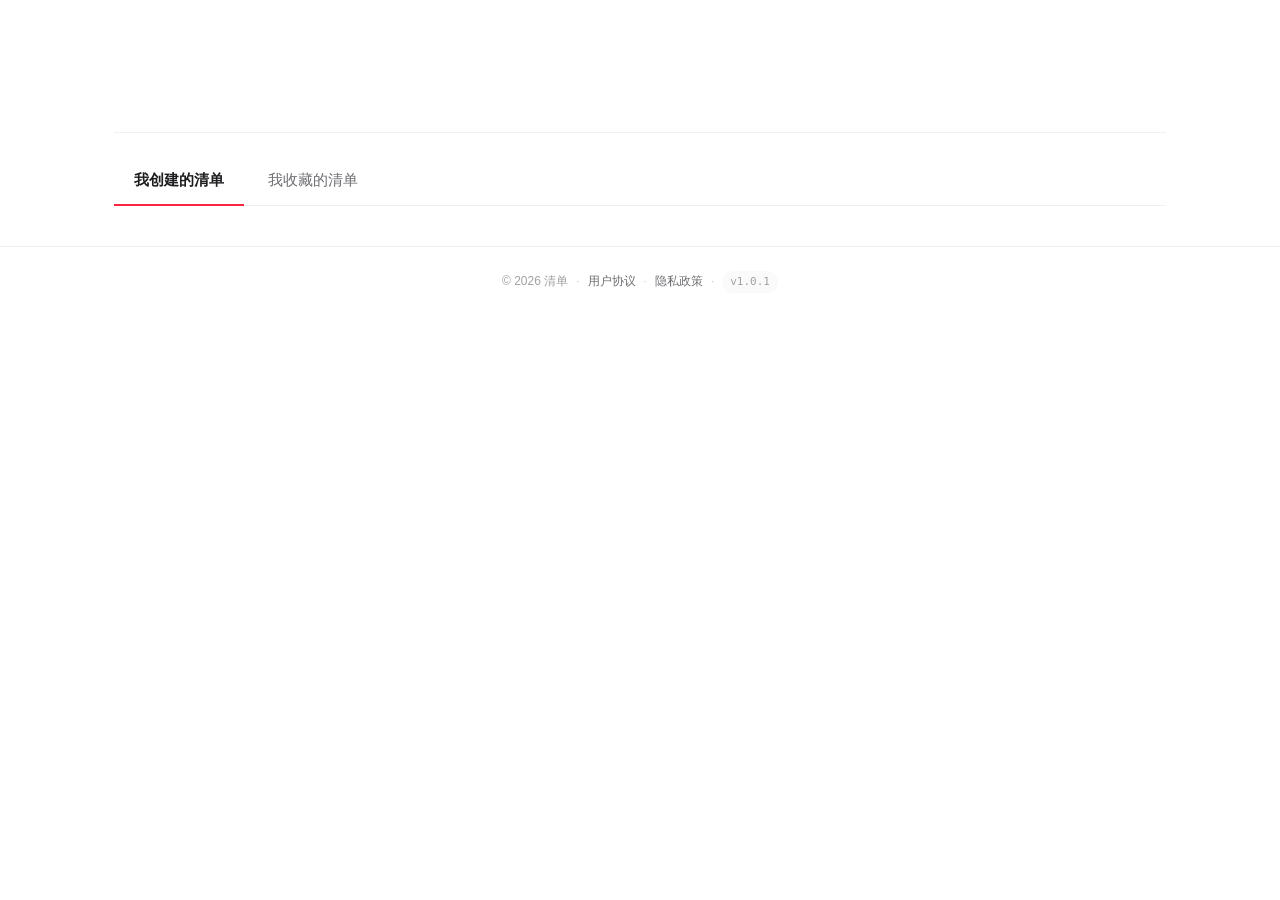
==== me.html @ c6f52047 "feat: v1.0.1 初次部署" ====
﻿<!DOCTYPE html>
<html lang="zh-CN">
<head>
  <meta charset="UTF-8">
  <meta name="viewport" content="width=device-width, initial-scale=1.0">
  <meta name="version" content="1.0.1">
<meta http-equiv="Cache-Control" content="no-cache, no-store, must-revalidate">
<meta http-equiv="Pragma" content="no-cache">
<meta http-equiv="Expires" content="0">
  <title>我的 · 清单</title>
  <link rel="stylesheet" href="css/style.css">
</head>
<body>
  <div class="app">
    <main class="main">
      <div class="container">

        <!-- 个人资料 -->
        <section id="profile-section" class="profile-header"></section>

        <!-- 数据管理 -->
        <div id="profile-extra-actions" class="profile-extra-actions"></div>

        <!-- Tab 切换 -->
        <div class="profile-tabs">
          <button class="profile-tab active" data-tab="created">我创建的清单</button>
          <button class="profile-tab" data-tab="favorited">我收藏的清单</button>
        </div>

        <!-- 内容区 -->
        <div id="tab-content"></div>

      </div>

      <footer class="app-footer">
        <div class="app-footer-inner">
          <span>© 2026 清单</span>
          <span class="app-footer-divider">·</span>
          <a href="legal/agreement.html" target="_blank">用户协议</a>
          <span class="app-footer-divider">·</span>
          <a href="legal/privacy.html" target="_blank">隐私政策</a>
          <span class="app-footer-divider">·</span>
          <span class="app-footer-version">v1.0.1</span>
        </div>
      </footer>
    </main>
  </div>

  <!-- 创建清单弹层（仅"我创建的清单" tab 用） -->
  <div id="create-list-modal" class="modal-mask" hidden>
    <div class="modal-card modal-card--publish">
      <div class="modal-header">
        <h3>创建新清单</h3>
        <button class="modal-close" data-action="cancel" aria-label="关闭">✕</button>
      </div>
      <div class="modal-body">
        <div class="new-list-form" style="display:flex;background:transparent;padding:0">
          <input id="cl-title" class="form-input" type="text" placeholder="清单标题（必填，20字以内）" maxlength="20" style="font-size:15px">
          <textarea id="cl-desc" class="form-input form-textarea" placeholder="清单简介（选填，50字以内）" maxlength="50"></textarea>
          <label class="form-checkbox">
            <input id="cl-anon" type="checkbox">
            <span>匿名发布（不显示创建者）</span>
          </label>
          <p style="font-size:12px;color:var(--text-tertiary);margin-top:4px">
            创建后可以从"首页"分享内容时选择加入这个清单
          </p>
        </div>
      </div>
      <div class="modal-footer">
        <button class="btn btn-ghost" data-action="cancel">取消</button>
        <button class="btn btn-primary" data-action="confirm">创建</button>
      </div>
    </div>
  </div>

  <!-- 编辑清单弹层 -->
  <div id="edit-list-modal" class="modal-mask" hidden>
    <div class="modal-card modal-card--publish">
      <div class="modal-header">
        <h3>编辑清单</h3>
        <button class="modal-close" data-edit-action="cancel" aria-label="关闭">✕</button>
      </div>
      <div class="modal-body">
        <div class="new-list-form" style="display:flex;background:transparent;padding:0">
          <input id="el-title" class="form-input" type="text" placeholder="清单标题（必填，20字以内）" maxlength="20" style="font-size:15px">
          <div style="position:relative;width:100%">
            <textarea id="el-desc" class="form-input form-textarea" placeholder="清单简介（选填，50字以内）" maxlength="50"></textarea>
            <button type="button" id="el-regen" class="btn-mini" style="position:absolute;right:8px;bottom:8px">↻ 重新生成</button>
          </div>
          <label class="form-checkbox">
            <input id="el-anon" type="checkbox">
            <span>匿名发布（不显示创建者）</span>
          </label>
          <p style="font-size:12px;color:var(--text-tertiary);margin-top:4px">
            简介是创建时定下的，不会随内容自动变。点"重新生成"可一键更新
          </p>
        </div>
      </div>
      <div class="modal-footer">
        <button class="btn btn-ghost" data-edit-action="cancel">取消</button>
        <button class="btn btn-primary" data-edit-action="confirm">保存</button>
      </div>
    </div>
  </div>

  <script src="js/data.js"></script>
  <script src="js/main.js"></script>
  <script>
    // 登录守卫
    if (!requireLogin('me.html')) {
      // requireLogin 内已跳转
    } else {
      init();
    }

    function init() {
      renderNavbar('me');
      renderProfile();
      switchTab('created');

      // 绑定 tab 切换
      document.querySelectorAll('.profile-tab').forEach(t => {
        t.addEventListener('click', () => switchTab(t.dataset.tab));
      });
    }

    function renderProfile() {
      const user = getCurrentUser();
      const myLists = getCurrentUserLists();
      const favIds = getFavoriteListIds();
      const favLists = getAllLists().filter(l => favIds.includes(l.id));

      document.getElementById('profile-section').innerHTML = `
        <div class="profile-avatar" style="background:${user.avatarColor}">${user.avatar}</div>
        <div class="profile-info">
          <div class="profile-name">${escapeHtml(user.name)}</div>
          <div class="profile-bio">${escapeHtml(user.bio || '这个人很懒，什么都没写~')}</div>
          <div class="profile-stats">
            <div><span class="profile-stat-num">${myLists.length}</span>个清单</div>
            <div><span class="profile-stat-num">${favLists.length}</span>个收藏</div>
          </div>
        </div>
        <button class="btn btn-ghost" id="logout-btn">退出登录</button>
      `;

      document.getElementById('logout-btn').addEventListener('click', () => {
        if (confirm('确定要退出登录吗？')) {
          logout();
          showToast('已退出登录');
          setTimeout(() => window.location.href = 'index.html', 600);
        }
      });

      // 数据导出（本地模式备份；未来接后端时可作为迁移数据源）
      document.getElementById('profile-extra-actions').innerHTML = `
        <button class="btn-link" id="export-data-btn" title="把你的清单和发布内容备份为 JSON 文件">
          <span>📦</span> 导出我的数据
        </button>
      `;
      document.getElementById('export-data-btn').addEventListener('click', () => {
        const result = exportMyData();
        if (result.ok) {
          showToast(`✓ 已备份 ${result.count.lists} 个清单、${result.count.items} 条内容`, 'success');
        } else {
          showToast('导出失败：' + (result.error || '未知错误'), 'error');
        }
      });
    }

    function switchTab(tab) {
      document.querySelectorAll('.profile-tab').forEach(t => {
        t.classList.toggle('active', t.dataset.tab === tab);
      });
      renderTabContent(tab);
    }

    function renderTabContent(tab) {
      const container = document.getElementById('tab-content');
      const user = getCurrentUser();

      let lists = [];
      if (tab === 'created') {
        lists = getCurrentUserLists();
      } else if (tab === 'favorited') {
        const favIds = getFavoriteListIds();
        lists = getAllLists().filter(l => favIds.includes(l.id));
      }

      if (lists.length === 0) {
        const isCreated = tab === 'created';
        container.innerHTML = `
          <div class="empty-state">
            <div class="empty-state-icon">${isCreated ? '📝' : '⭐'}</div>
            <div class="empty-state-text">${isCreated ? '还没有创建过清单' : '还没有收藏任何清单'}</div>
            ${isCreated
              ? `<button class="btn btn-primary" id="empty-create-btn">＋ 创建一个清单</button>`
              : `<a href="index.html" class="btn btn-primary">去发现</a>`
            }
          </div>
        `;
        // 空态下的"创建"按钮
        const ecb = document.getElementById('empty-create-btn');
        if (ecb) ecb.addEventListener('click', openCreateListModal);
        return;
      }

      // "我创建的清单" tab 时在顶部加 "+" 按钮
      const addBtn = tab === 'created'
        ? `<div style="display:flex;justify-content:flex-end;margin-bottom:16px"><button id="add-list-btn" class="btn btn-primary btn-sm">＋ 新建清单</button></div>`
        : '';

      container.innerHTML = addBtn + `<div class="card-grid">${lists.map(l => renderListCard(l, { showEdit: true })).join('')}</div>`;

      const alb = document.getElementById('add-list-btn');
      if (alb) alb.addEventListener('click', openCreateListModal);
    }

    // ==================== 创建清单弹层（兜底入口） ====================
    const createListModal = document.getElementById('create-list-modal');
    const clTitle = document.getElementById('cl-title');
    const clDesc = document.getElementById('cl-desc');
    const clAnon = document.getElementById('cl-anon');

    function openCreateListModal() {
      clTitle.value = '';
      clDesc.value = '';
      clAnon.checked = false;
      createListModal.hidden = false;
      setTimeout(() => clTitle.focus(), 100);
    }
    function closeCreateListModal() { createListModal.hidden = true; }

    createListModal.addEventListener('click', (e) => {
      if (e.target === createListModal) closeCreateListModal();
      const action = e.target.closest('[data-action]')?.dataset.action;
      if (action === 'cancel') closeCreateListModal();
      if (action === 'confirm') confirmCreateList();
    });

    function confirmCreateList() {
      const title = clTitle.value.trim();
      if (!title) { showToast('请输入清单标题', 'error'); clTitle.focus(); return; }
      const desc = clDesc.value.trim();
      // 敏感词校验
      const sens = validateBeforePublish(title + ' ' + desc);
      if (!sens.ok) { showToast(sens.error, 'error'); return; }
      const list = createUserList({
        title,
        description: desc,
        anonymous: clAnon.checked
      });
      if (!list) { showToast('创建失败', 'error'); return; }
      closeCreateListModal();
      showToast(`✓ 已创建「${list.title}」`, 'success');
      // 刷新数据
      renderProfile();
      renderTabContent('created');
    }

    // ==================== 编辑清单弹层 ====================
    const editListModal = document.getElementById('edit-list-modal');
    const elTitle = document.getElementById('el-title');
    const elDesc = document.getElementById('el-desc');
    const elAnon = document.getElementById('el-anon');
    let editingListId = null;

    function openEditListModal(listId) {
      const list = getListById(listId);
      if (!list) { showToast('清单不存在', 'error'); return; }
      const user = getCurrentUser();
      if (!user || list.creatorId !== user.id) { showToast('无权编辑', 'error'); return; }
      editingListId = listId;
      elTitle.value = list.title || '';
      elDesc.value = list.description || '';
      elAnon.checked = !!list.anonymous;
      editListModal.hidden = false;
      setTimeout(() => elTitle.focus(), 50);
    }
    function closeEditListModal() {
      editListModal.hidden = true;
      editingListId = null;
    }

    // "重新生成"按钮
    document.getElementById('el-regen').addEventListener('click', () => {
      if (!editingListId) return;
      const list = getListById(editingListId);
      if (!list) return;
      const gen = autoGenerateIntro(list);
      if (!gen) {
        showToast('清单是空的，没法生成简介', 'error');
        return;
      }
      elDesc.value = gen;
      showToast('已根据当前内容重新生成', 'success');
    });

    // 弹层点击事件
    editListModal.addEventListener('click', (e) => {
      if (e.target === editListModal) closeEditListModal();
      const action = e.target.closest('[data-edit-action]')?.dataset.editAction;
      if (action === 'cancel') closeEditListModal();
      if (action === 'confirm') confirmEditList();
    });

    function confirmEditList() {
      if (!editingListId) return;
      const title = elTitle.value.trim();
      if (!title) { showToast('请输入清单标题', 'error'); elTitle.focus(); return; }
      const desc = elDesc.value.trim();
      // 敏感词校验
      const sens = validateBeforePublish(title + ' ' + desc);
      if (!sens.ok) { showToast(sens.error, 'error'); return; }
      const result = editUserList(editingListId, {
        title,
        description: desc,
        anonymous: elAnon.checked
      });
      if (!result.ok) { showToast(result.error, 'error'); return; }
      closeEditListModal();
      showToast('✓ 已保存', 'success');
      renderProfile();
      renderTabContent('created');
    }

    // 卡片"编辑"按钮事件委托
    document.addEventListener('click', (e) => {
      const editBtn = e.target.closest('[data-edit-list]');
      if (editBtn) {
        e.preventDefault();
        e.stopPropagation();
        openEditListModal(editBtn.dataset.editList);
      }
    });
  </script>
</body>
</html>
---- css/style.css ----
/* ============================================================
   全局样式 - 内容清单 (v2 白色主题)
   设计：白底 + 极简 + 品牌色点缀（参考小红书 + 即刻的清爽感）
   ============================================================ */

* {
  margin: 0;
  padding: 0;
  box-sizing: border-box;
}

/* 全局：HTML hidden 属性强制生效（避免被 display: flex 等覆盖） */
[hidden] {
  display: none !important;
}

:root {
  /* 平台色 */
  --platform-douyin: #161823;          /* 抖音深色 */
  --platform-xiaohongshu: #ff2442;     /* 小红书红 */
  --platform-wechat: #07c160;          /* 公众号绿 */

  /* 背景 */
  --bg: #ffffff;                       /* 主背景 */
  --bg-soft: #fafafa;                  /* 次级背景 */
  --bg-elevated: #ffffff;              /* 卡片背景 */
  --bg-hover: #f7f7f7;                 /* hover 背景 */
  --bg-input: #f5f5f5;                 /* 输入框 */
  --bg-tag: #f5f5f5;                   /* 标签底 */

  /* 文字 */
  --text-primary: #1d1d1f;             /* 主文字 - Apple 风深灰 */
  --text-secondary: #6e6e73;           /* 次文字 */
  --text-tertiary: #a1a1a6;            /* 辅文字 */

  /* 边框 */
  --border: #f0f0f0;
  --border-medium: #e8e8e8;
  --border-strong: #d9d9d9;

  /* 品牌色 */
  --primary: #ff2442;
  --primary-hover: #ff4757;
  --primary-soft: #fff1f3;
  --primary-gradient: linear-gradient(135deg, #ff2442 0%, #ff5e62 100%);

  /* 阴影 */
  --shadow-xs: 0 1px 2px rgba(0, 0, 0, 0.03);
  --shadow-sm: 0 1px 3px rgba(0, 0, 0, 0.04), 0 1px 2px rgba(0, 0, 0, 0.03);
  --shadow-md: 0 2px 8px rgba(0, 0, 0, 0.05), 0 1px 2px rgba(0, 0, 0, 0.03);
  --shadow-lg: 0 8px 24px rgba(0, 0, 0, 0.06), 0 2px 4px rgba(0, 0, 0, 0.04);
  --shadow-card-hover: 0 12px 32px rgba(0, 0, 0, 0.08), 0 2px 6px rgba(0, 0, 0, 0.04);

  /* 圆角 */
  --radius-sm: 6px;
  --radius-md: 10px;
  --radius-lg: 14px;
  --radius-xl: 20px;
  --radius-pill: 999px;

  /* 间距 */
  --gap-xs: 4px;
  --gap-sm: 8px;
  --gap-md: 12px;
  --gap-lg: 16px;
  --gap-xl: 24px;
  --gap-xxl: 40px;
  --gap-xxxl: 64px;
}

html, body {
  height: 100%;
  font-family: -apple-system, BlinkMacSystemFont, 'SF Pro Display', 'PingFang SC', 'Helvetica Neue', 'Microsoft YaHei', sans-serif;
  background: var(--bg);
  color: var(--text-primary);
  font-size: 14px;
  line-height: 1.6;
  -webkit-font-smoothing: antialiased;
  -moz-osx-font-smoothing: grayscale;
  font-feature-settings: 'cv11', 'ss01';
}

a {
  color: inherit;
  text-decoration: none;
  transition: color 0.15s;
}

button {
  border: none;
  background: none;
  color: inherit;
  cursor: pointer;
  font: inherit;
  outline: none;
}

input, textarea {
  outline: none;
  font: inherit;
  color: inherit;
  background: none;
  border: none;
}

::selection {
  background: var(--primary-soft);
  color: var(--primary);
}

/* ============================================================
   布局
   ============================================================ */

.app {
  min-height: 100vh;
  display: flex;
  flex-direction: column;
}

.container {
  max-width: 1100px;
  margin: 0 auto;
  padding: 0 24px;
  width: 100%;
}

.main {
  flex: 1;
  padding: 32px 0 64px;
}

/* ============================================================
   顶部导航
   ============================================================ */

.navbar {
  position: sticky;
  top: 0;
  z-index: 100;
  background: rgba(255, 255, 255, 0.85);
  backdrop-filter: saturate(180%) blur(20px);
  -webkit-backdrop-filter: saturate(180%) blur(20px);
  border-bottom: 1px solid var(--border);
  height: 64px;
}

.navbar-inner {
  max-width: 1100px;
  margin: 0 auto;
  padding: 0 24px;
  height: 100%;
  display: flex;
  align-items: center;
  gap: 32px;
}

.logo {
  font-size: 20px;
  font-weight: 700;
  color: var(--primary);
  display: flex;
  align-items: center;
  gap: 6px;
  flex-shrink: 0;
  letter-spacing: -0.5px;
}

.logo-icon {
  font-size: 22px;
}

.nav-links {
  display: flex;
  align-items: center;
  gap: 4px;
  flex: 1;
}

.nav-link {
  padding: 8px 14px;
  border-radius: var(--radius-md);
  color: var(--text-secondary);
  font-size: 15px;
  font-weight: 500;
  transition: all 0.15s;
}

.nav-link:hover {
  color: var(--text-primary);
  background: var(--bg-hover);
}

.nav-link.active {
  color: var(--text-primary);
  background: var(--bg-hover);
}

.nav-user {
  display: flex;
  align-items: center;
  gap: 10px;
  flex-shrink: 0;
}

.user-chip {
  display: flex;
  align-items: center;
  gap: 8px;
  padding: 4px 14px 4px 4px;
  border-radius: var(--radius-pill);
  background: var(--bg-soft);
  border: 1px solid var(--border);
  transition: all 0.15s;
}

.user-chip:hover {
  background: var(--bg-hover);
  border-color: var(--border-medium);
}

/* 未登录态的"我的清单"入口（视觉上比已登录态更轻） */
.user-chip--guest {
  padding: 4px 14px 4px 6px;
}

.user-chip--guest .user-avatar {
  background: var(--bg-hover);
  color: var(--text-secondary);
  border: 1px solid var(--border-medium);
}

.user-chip--guest .user-name {
  color: var(--text-secondary);
  font-weight: 500;
}

.user-avatar {
  width: 32px;
  height: 32px;
  border-radius: 50%;
  display: flex;
  align-items: center;
  justify-content: center;
  font-size: 14px;
  font-weight: 600;
  color: #fff;
  flex-shrink: 0;
}

.user-name {
  font-size: 13px;
  color: var(--text-primary);
  font-weight: 500;
}

.btn {
  padding: 9px 20px;
  border-radius: var(--radius-pill);
  font-size: 14px;
  font-weight: 500;
  cursor: pointer;
  transition: all 0.15s;
  display: inline-flex;
  align-items: center;
  gap: 6px;
  white-space: nowrap;
  letter-spacing: 0;
}

.btn-primary {
  background: var(--primary);
  color: #fff;
}

.btn-primary:hover {
  background: var(--primary-hover);
  transform: translateY(-1px);
  box-shadow: 0 4px 12px rgba(255, 36, 66, 0.25);
}

.btn-ghost {
  background: transparent;
  color: var(--text-primary);
  border: 1px solid var(--border-medium);
}

.btn-ghost:hover {
  background: var(--bg-hover);
  border-color: var(--border-strong);
}

.btn-light {
  background: var(--bg-soft);
  color: var(--text-primary);
  border: 1px solid var(--border);
}

.btn-light:hover {
  background: var(--bg-hover);
}

.btn-lg {
  padding: 13px 28px;
  font-size: 15px;
}

.btn-sm {
  padding: 6px 14px;
  font-size: 13px;
}

/* ============================================================
   顶部搜索栏 (首页)
   ============================================================ */

.search-bar {
  position: relative;
  max-width: 420px;
}

.search-input {
  width: 100%;
  height: 38px;
  padding: 0 14px 0 38px;
  background: var(--bg-soft);
  border: 1px solid transparent;
  border-radius: var(--radius-pill);
  font-size: 13px;
  color: var(--text-primary);
  transition: all 0.15s;
}

.search-input:focus {
  border-color: var(--border-medium);
  background: #fff;
  box-shadow: var(--shadow-sm);
}

.search-input::placeholder {
  color: var(--text-tertiary);
}

.search-icon {
  position: absolute;
  left: 14px;
  top: 50%;
  transform: translateY(-50%);
  color: var(--text-tertiary);
  pointer-events: none;
  font-size: 14px;
}

/* ============================================================
   Hero 区 (首页)
   ============================================================ */

.hero {
  padding: 56px 0 48px;
  text-align: center;
}

.hero-title {
  font-size: 38px;
  font-weight: 700;
  letter-spacing: -1px;
  margin-bottom: 12px;
  background: linear-gradient(135deg, #1d1d1f 0%, #4a4a4f 100%);
  -webkit-background-clip: text;
  -webkit-text-fill-color: transparent;
  background-clip: text;
}

.hero-subtitle {
  font-size: 16px;
  color: var(--text-secondary);
  margin-bottom: 32px;
  max-width: 520px;
  margin-left: auto;
  margin-right: auto;
}

/* Hero 输入框 */
.hero-input {
  max-width: 720px;
  margin: 0 auto;
  background: #fff;
  border: 1px solid var(--border-medium);
  border-radius: var(--radius-lg);
  padding: 20px;
  box-shadow: var(--shadow-sm);
  transition: all 0.2s;
}

.hero-input:focus-within {
  border-color: var(--primary);
  box-shadow: 0 4px 20px rgba(255, 36, 66, 0.08), 0 0 0 3px rgba(255, 36, 66, 0.06);
}

.hero-input-header {
  display: flex;
  align-items: center;
  justify-content: space-between;
  margin-bottom: 14px;
  padding-bottom: 12px;
  border-bottom: 1px dashed var(--border);
}

.hero-input-title {
  font-size: 14px;
  font-weight: 600;
  color: var(--text-primary);
  display: flex;
  align-items: center;
  gap: 6px;
}

.hero-input-hint {
  font-size: 12px;
  color: var(--text-tertiary);
}

.hero-input-field {
  width: 100%;
  padding: 10px 12px;
  background: var(--bg-soft);
  border: 1px solid transparent;
  border-radius: var(--radius-md);
  color: var(--text-primary);
  font-size: 14px;
  font-family: inherit;
  transition: all 0.15s;
  resize: none;
}

.hero-input-field.textarea {
  min-height: 64px;
  line-height: 1.5;
}

.hero-input-field.input {
  height: 40px;
  margin-top: 8px;
}

.hero-input-field:focus {
  background: #fff;
  border-color: var(--border-medium);
}

.hero-input-field::placeholder {
  color: var(--text-tertiary);
}

.hero-input-footer {
  display: flex;
  align-items: center;
  justify-content: space-between;
  margin-top: 14px;
  flex-wrap: wrap;
  gap: 12px;
}

.platform-tags {
  display: flex;
  gap: 6px;
  flex-wrap: wrap;
}

.platform-tag {
  display: inline-flex;
  align-items: center;
  gap: 4px;
  padding: 3px 10px;
  border-radius: var(--radius-pill);
  font-size: 12px;
  font-weight: 500;
  background: var(--bg-tag);
  color: var(--text-secondary);
  border: 1px solid var(--border);
}

.platform-tag.douyin { color: var(--platform-douyin); }
.platform-tag.xiaohongshu { color: var(--platform-xiaohongshu); }
.platform-tag.wechat { color: var(--platform-wechat); }
.platform-tag.bilibili { color: var(--platform-bilibili); }

.hero-input-actions {
  display: flex;
  align-items: center;
  gap: 8px;
}

.input-helper-text {
  font-size: 12px;
  color: var(--text-tertiary);
  margin-top: 10px;
  min-height: 16px;
  text-align: left;
  padding-left: 4px;
}

.input-helper-text.error {
  color: var(--primary);
}

.input-helper-text.success {
  color: var(--platform-wechat);
}

/* 未登录提示 - 顶部 nav 已经有「登录/注册」入口，不再需要 Hero 区重复引导 */

/* 强化 nav 中的「我的」链接（已登录用户的核心入口） */
.nav-link.active {
  color: var(--text-primary);
  background: var(--bg-hover);
}

/* ============================================================
   区域标题
   ============================================================ */

.section {
  margin-bottom: 56px;
}

.section-header {
  display: flex;
  align-items: baseline;
  justify-content: space-between;
  margin-bottom: 20px;
}

.section-title {
  font-size: 22px;
  font-weight: 700;
  color: var(--text-primary);
  letter-spacing: -0.3px;
}

.section-subtitle {
  font-size: 13px;
  color: var(--text-tertiary);
  margin-top: 4px;
}

.section-more {
  font-size: 13px;
  color: var(--text-secondary);
  transition: color 0.15s;
  display: inline-flex;
  align-items: center;
  gap: 2px;
}

.section-more:hover {
  color: var(--primary);
}

/* ============================================================
   卡片网格
   ============================================================ */

.card-grid {
  display: grid;
  grid-template-columns: repeat(auto-fill, minmax(240px, 1fr));
  gap: 18px;
}

.card-grid-2col {
  display: grid;
  grid-template-columns: repeat(auto-fill, minmax(380px, 1fr));
  gap: 14px;
}

/* ============================================================
   清单卡片
   ============================================================ */

.list-card {
  background: var(--bg-elevated);
  border: 1px solid var(--border);
  border-radius: var(--radius-lg);
  overflow: hidden;
  transition: all 0.2s;
  cursor: pointer;
  display: flex;
  flex-direction: column;
}

.list-card-wrap {
  position: relative;
}

.list-card-edit-btn {
  position: absolute;
  top: 10px;
  right: 10px;
  padding: 5px 12px;
  background: rgba(255, 255, 255, 0.95);
  border: 1px solid var(--border);
  border-radius: var(--radius-pill);
  font-size: 12px;
  color: var(--text-primary);
  font-weight: 500;
  cursor: pointer;
  opacity: 0;
  transition: all 0.15s;
  z-index: 2;
  font-family: inherit;
  backdrop-filter: blur(4px);
}

.list-card-wrap:hover .list-card-edit-btn {
  opacity: 1;
}

/* "我的"页面里始终显示编辑按钮 */
.list-card-wrap--my .list-card-edit-btn {
  opacity: 1;
}

.list-card-edit-btn:hover {
  background: var(--primary);
  color: #fff;
  border-color: var(--primary);
}

.list-card:hover {
  border-color: transparent;
  transform: translateY(-3px);
  box-shadow: var(--shadow-card-hover);
}

.list-card-cover {
  aspect-ratio: 16 / 10;
  position: relative;
  display: flex;
  align-items: center;
  justify-content: center;
  background: linear-gradient(135deg, #fafafa 0%, #f0f0f0 100%);
  overflow: hidden;
}

.list-card-cover-emoji {
  font-size: 48px;
  filter: drop-shadow(0 2px 6px rgba(0, 0, 0, 0.08));
  transition: transform 0.3s;
}

.list-card:hover .list-card-cover-emoji {
  transform: scale(1.1);
}

.list-card-cover-count {
  position: absolute;
  right: 10px;
  bottom: 10px;
  padding: 3px 9px;
  background: rgba(255, 255, 255, 0.95);
  color: var(--text-secondary);
  border-radius: var(--radius-pill);
  font-size: 11px;
  font-weight: 500;
  backdrop-filter: blur(4px);
  border: 1px solid var(--border);
}

.list-card-body {
  padding: 16px 18px 18px;
  flex: 1;
  display: flex;
  flex-direction: column;
}

.list-card-title {
  font-size: 15px;
  font-weight: 600;
  color: var(--text-primary);
  margin-bottom: 6px;
  display: -webkit-box;
  -webkit-line-clamp: 1;
  -webkit-box-orient: vertical;
  overflow: hidden;
  letter-spacing: -0.1px;
}

.list-card-desc {
  font-size: 12.5px;
  color: var(--text-tertiary);
  margin-bottom: 14px;
  display: -webkit-box;
  -webkit-line-clamp: 1;
  -webkit-box-orient: vertical;
  overflow: hidden;
  line-height: 1.5;
}

.list-card-meta {
  display: flex;
  align-items: center;
  justify-content: space-between;
  margin-top: auto;
  font-size: 12px;
  color: var(--text-tertiary);
}

.list-card-creator {
  display: flex;
  align-items: center;
  gap: 6px;
}

.list-card-creator .user-avatar {
  width: 20px;
  height: 20px;
  font-size: 10px;
}

.list-card-creator-name {
  color: var(--text-secondary);
}

.list-card-collect {
  display: flex;
  align-items: center;
  gap: 3px;
  color: var(--text-tertiary);
  font-size: 12px;
}

/* ============================================================
   单条 item 卡片 (首页信息流)
   ============================================================ */

.item-card {
  background: var(--bg-elevated);
  border: 1px solid var(--border);
  border-radius: var(--radius-md);
  padding: 16px 18px;
  display: flex;
  gap: 14px;
  transition: all 0.15s;
  cursor: pointer;
}

.item-card:hover {
  border-color: var(--border-medium);
  background: var(--bg-soft);
}

.item-card-platform {
  width: 40px;
  height: 40px;
  border-radius: var(--radius-md);
  display: flex;
  align-items: center;
  justify-content: center;
  font-size: 20px;
  flex-shrink: 0;
}

.item-card-platform.douyin {
  background: linear-gradient(135deg, #161823 0%, #2a2a35 100%);
}

.item-card-platform.xiaohongshu {
  background: linear-gradient(135deg, #ff2442 0%, #ff5e62 100%);
}

.item-card-platform.wechat {
  background: linear-gradient(135deg, #07c160 0%, #4cd187 100%);
}

.item-card-body {
  flex: 1;
  min-width: 0;
  display: flex;
  flex-direction: column;
  gap: 6px;
}

.item-card-meta-row {
  display: flex;
  align-items: center;
  gap: 8px;
  font-size: 12px;
  color: var(--text-tertiary);
}

.item-card-platform-name {
  font-weight: 500;
}

.item-card-platform-name.douyin { color: var(--platform-douyin); }
.item-card-platform-name.xiaohongshu { color: var(--platform-xiaohongshu); }
.item-card-platform-name.wechat { color: var(--platform-wechat); }

.item-card-intro {
  font-size: 14px;
  color: var(--text-primary);
  line-height: 1.5;
  display: -webkit-box;
  -webkit-line-clamp: 2;
  -webkit-box-orient: vertical;
  overflow: hidden;
  font-weight: 500;
}

.item-card-footer {
  display: flex;
  align-items: center;
  justify-content: space-between;
  font-size: 12px;
  color: var(--text-tertiary);
  margin-top: 4px;
}

.item-card-creator {
  display: flex;
  align-items: center;
  gap: 6px;
}

.item-card-creator .user-avatar {
  width: 18px;
  height: 18px;
  font-size: 10px;
}

.item-card-stats {
  display: flex;
  align-items: center;
  gap: 12px;
}

.item-card-stat {
  display: flex;
  align-items: center;
  gap: 3px;
}

/* ============================================================
   清单详情页
   ============================================================ */

.list-detail-header {
  display: flex;
  gap: 32px;
  margin-bottom: 40px;
  padding-bottom: 32px;
  border-bottom: 1px solid var(--border);
}

.list-detail-cover {
  width: 200px;
  height: 200px;
  border-radius: var(--radius-lg);
  flex-shrink: 0;
  display: flex;
  align-items: center;
  justify-content: center;
  font-size: 80px;
  background: linear-gradient(135deg, #fafafa 0%, #f0f0f0 100%);
  box-shadow: var(--shadow-md);
}

.list-detail-info {
  flex: 1;
  display: flex;
  flex-direction: column;
  justify-content: center;
  min-width: 0;
  padding: 8px 0;
}

.list-detail-tag {
  display: inline-flex;
  align-items: center;
  gap: 4px;
  padding: 3px 10px;
  background: var(--primary-soft);
  color: var(--primary);
  font-size: 12px;
  font-weight: 500;
  border-radius: var(--radius-pill);
  margin-bottom: 12px;
  align-self: flex-start;
}

.list-detail-title {
  font-size: 30px;
  font-weight: 700;
  color: var(--text-primary);
  margin-bottom: 8px;
  line-height: 1.3;
  letter-spacing: -0.5px;
}

.list-detail-desc {
  font-size: 14.5px;
  color: var(--text-secondary);
  margin-bottom: 20px;
  line-height: 1.6;
}

.list-detail-meta {
  display: flex;
  align-items: center;
  gap: 16px;
  font-size: 13px;
  color: var(--text-tertiary);
  margin-bottom: 20px;
  flex-wrap: wrap;
}

.list-detail-creator {
  display: flex;
  align-items: center;
  gap: 8px;
}

.list-detail-creator .user-avatar {
  width: 24px;
  height: 24px;
  font-size: 12px;
}

.list-detail-actions {
  display: flex;
  gap: 10px;
  margin-top: 4px;
}

.list-detail-items {
  margin-top: 8px;
}

.list-item-row {
  display: flex;
  align-items: center;
  gap: 16px;
  padding: 16px 18px;
  background: var(--bg-elevated);
  border: 1px solid var(--border);
  border-radius: var(--radius-md);
  margin-bottom: 10px;
  transition: all 0.15s;
  cursor: pointer;
}

.list-item-row:hover {
  border-color: var(--border-medium);
  background: var(--bg-soft);
  transform: translateX(2px);
}

.list-item-index {
  font-size: 15px;
  font-weight: 600;
  color: var(--text-tertiary);
  width: 28px;
  text-align: center;
  flex-shrink: 0;
  font-variant-numeric: tabular-nums;
}

.list-item-info {
  flex: 1;
  min-width: 0;
}

.list-item-intro {
  font-size: 15px;
  color: var(--text-primary);
  margin-bottom: 4px;
  display: -webkit-box;
  -webkit-line-clamp: 1;
  -webkit-box-orient: vertical;
  overflow: hidden;
  font-weight: 500;
}

.list-item-meta {
  display: flex;
  align-items: center;
  gap: 8px;
  font-size: 12px;
  color: var(--text-tertiary);
}

.list-item-platform {
  font-weight: 500;
}

.list-item-platform.douyin { color: var(--platform-douyin); }
.list-item-platform.xiaohongshu { color: var(--platform-xiaohongshu); }
.list-item-platform.wechat { color: var(--platform-wechat); }

.list-item-arrow {
  color: var(--text-tertiary);
  font-size: 18px;
  flex-shrink: 0;
}

/* ============================================================
   单条 item 详情页
   ============================================================ */

.item-detail-card {
  background: var(--bg-elevated);
  border: 1px solid var(--border);
  border-radius: var(--radius-lg);
  padding: 32px;
  margin-bottom: 24px;
  box-shadow: var(--shadow-xs);
}

.item-detail-platform-row {
  display: flex;
  align-items: center;
  gap: 10px;
  margin-bottom: 20px;
}

.item-detail-platform-icon {
  width: 36px;
  height: 36px;
  border-radius: var(--radius-md);
  display: flex;
  align-items: center;
  justify-content: center;
  font-size: 20px;
  color: #fff;
}

.item-detail-platform-icon.douyin {
  background: linear-gradient(135deg, #161823 0%, #2a2a35 100%);
}

.item-detail-platform-icon.xiaohongshu {
  background: linear-gradient(135deg, #ff2442 0%, #ff5e62 100%);
}

.item-detail-platform-icon.wechat {
  background: linear-gradient(135deg, #07c160 0%, #4cd187 100%);
}

.item-detail-platform-name {
  font-size: 14px;
  font-weight: 500;
}

.item-detail-platform-name.douyin { color: var(--platform-douyin); }
.item-detail-platform-name.xiaohongshu { color: var(--platform-xiaohongshu); }
.item-detail-platform-name.wechat { color: var(--platform-wechat); }

.item-detail-intro {
  font-size: 20px;
  font-weight: 600;
  color: var(--text-primary);
  line-height: 1.5;
  margin-bottom: 24px;
  white-space: pre-wrap;
  word-break: break-word;
  letter-spacing: -0.2px;
}

.item-detail-link {
  display: flex;
  align-items: center;
  gap: 12px;
  padding: 14px 18px;
  background: var(--bg-soft);
  border: 1px solid var(--border);
  border-radius: var(--radius-md);
  margin-bottom: 24px;
  transition: all 0.15s;
  word-break: break-all;
}

.item-detail-link:hover {
  border-color: var(--primary);
  background: var(--primary-soft);
}

.item-detail-link-url {
  flex: 1;
  font-size: 13px;
  color: var(--text-secondary);
  font-family: 'SF Mono', Menlo, Consolas, monospace;
}

.item-detail-link-arrow {
  color: var(--primary);
  font-size: 14px;
  flex-shrink: 0;
  font-weight: 500;
}

.item-detail-meta {
  display: flex;
  align-items: center;
  justify-content: space-between;
  padding-top: 20px;
  border-top: 1px solid var(--border);
}

.item-detail-creator {
  display: flex;
  align-items: center;
  gap: 10px;
}

.item-detail-creator .user-avatar {
  width: 36px;
  height: 36px;
  font-size: 14px;
}

.item-detail-creator-info {
  display: flex;
  flex-direction: column;
  line-height: 1.3;
}

.item-detail-creator-name {
  font-size: 13.5px;
  color: var(--text-primary);
  font-weight: 500;
}

.item-detail-creator-time {
  font-size: 11.5px;
  color: var(--text-tertiary);
}

.item-detail-actions {
  display: flex;
  align-items: center;
  gap: 8px;
}

.action-btn {
  display: inline-flex;
  align-items: center;
  gap: 5px;
  padding: 7px 14px;
  background: var(--bg-soft);
  border: 1px solid var(--border);
  border-radius: var(--radius-pill);
  color: var(--text-secondary);
  font-size: 13px;
  transition: all 0.15s;
  font-weight: 500;
}

.action-btn:hover {
  color: var(--text-primary);
  background: var(--bg-hover);
  border-color: var(--border-medium);
}

.action-btn.liked {
  color: var(--primary);
  background: var(--primary-soft);
  border-color: #ffc7d1;
}

.action-btn.favorited {
  color: var(--platform-wechat);
  background: #e6f9ee;
  border-color: #b6eacd;
}

.action-btn-icon {
  font-size: 14px;
}

/* ============================================================
   登录/注册页
   ============================================================ */

.auth-page {
  min-height: 100vh;
  display: flex;
  align-items: center;
  justify-content: center;
  padding: 40px 24px;
  background: linear-gradient(135deg, #fff5f7 0%, #fff 50%, #f0fdf4 100%);
}

.auth-card {
  width: 100%;
  max-width: 420px;
  background: #fff;
  border: 1px solid var(--border);
  border-radius: var(--radius-xl);
  padding: 40px 36px;
  box-shadow: var(--shadow-lg);
}

.auth-logo {
  text-align: center;
  margin-bottom: 8px;
  font-size: 28px;
  font-weight: 700;
  color: var(--primary);
  letter-spacing: -0.5px;
}

.auth-tagline {
  text-align: center;
  font-size: 13px;
  color: var(--text-tertiary);
  margin-bottom: 28px;
}

.auth-tabs {
  display: flex;
  background: var(--bg-soft);
  border-radius: var(--radius-md);
  padding: 4px;
  margin-bottom: 24px;
}

.auth-tab {
  flex: 1;
  padding: 9px;
  border-radius: 8px;
  font-size: 13.5px;
  color: var(--text-secondary);
  transition: all 0.15s;
  font-weight: 500;
}

.auth-tab.active {
  background: #fff;
  color: var(--text-primary);
  box-shadow: var(--shadow-sm);
  font-weight: 600;
}

.auth-form {
  display: flex;
  flex-direction: column;
  gap: 14px;
}

.form-field {
  display: flex;
  flex-direction: column;
  gap: 6px;
}

.form-label {
  font-size: 12px;
  color: var(--text-secondary);
  font-weight: 500;
}

.form-input {
  width: 100%;
  height: 42px;
  padding: 0 14px;
  background: var(--bg-soft);
  border: 1px solid transparent;
  border-radius: var(--radius-md);
  font-size: 14px;
  color: var(--text-primary);
  transition: all 0.15s;
}

.form-input:focus {
  background: #fff;
  border-color: var(--primary);
  box-shadow: 0 0 0 3px rgba(255, 36, 66, 0.08);
}

.form-input::placeholder {
  color: var(--text-tertiary);
}

.form-submit {
  width: 100%;
  height: 46px;
  background: var(--primary);
  color: #fff;
  border-radius: var(--radius-md);
  font-size: 14.5px;
  font-weight: 600;
  cursor: pointer;
  transition: all 0.15s;
  margin-top: 8px;
}

.form-submit:hover {
  background: var(--primary-hover);
  transform: translateY(-1px);
  box-shadow: 0 6px 16px rgba(255, 36, 66, 0.25);
}

.auth-hint {
  text-align: center;
  font-size: 12.5px;
  color: var(--text-tertiary);
  margin-top: 18px;
}

/* 后台登录页 · 管理员账号提示 */
.admin-login-hint {
  text-align: center;
  font-size: 12px;
  color: var(--text-tertiary);
  margin-top: 18px;
  padding: 8px 12px;
  background: var(--bg-soft);
  border-radius: var(--radius-md);
  font-family: 'SF Mono', Menlo, monospace;
}
.admin-login-hint strong {
  color: var(--text-secondary);
  font-weight: 500;
}

/* 登录/注册页 · 用户协议勾选 */
.auth-terms {
  display: flex;
  align-items: flex-start;
  gap: 8px;
  margin: 4px 2px 18px;
  font-size: 12.5px;
  line-height: 1.5;
  color: var(--text-tertiary);
  user-select: none;
  cursor: pointer;
}
.auth-terms input[type="checkbox"] {
  width: 15px;
  height: 15px;
  margin-top: 2px;
  flex-shrink: 0;
  accent-color: var(--primary);
  cursor: pointer;
}
.auth-terms a {
  color: var(--text-secondary);
  text-decoration: none;
  border-bottom: 1px solid var(--border-medium);
  transition: color 0.15s, border-color 0.15s;
}
.auth-terms a:hover {
  color: var(--primary);
  border-color: var(--primary);
}

.auth-error {
  font-size: 12.5px;
  color: var(--primary);
  min-height: 16px;
}

/* ============================================================
   我的 - 个人主页
   ============================================================ */

.profile-header {
  display: flex;
  align-items: center;
  gap: 28px;
  padding: 40px 0 32px;
  margin-bottom: 8px;
}

.profile-avatar {
  width: 96px;
  height: 96px;
  border-radius: 50%;
  display: flex;
  align-items: center;
  justify-content: center;
  font-size: 40px;
  font-weight: 600;
  color: #fff;
  flex-shrink: 0;
  box-shadow: 0 4px 12px rgba(0, 0, 0, 0.1);
}

.profile-info {
  flex: 1;
}

.profile-name {
  font-size: 26px;
  font-weight: 700;
  margin-bottom: 6px;
  letter-spacing: -0.5px;
}

.profile-bio {
  font-size: 14px;
  color: var(--text-secondary);
  margin-bottom: 14px;
}

.profile-stats {
  display: flex;
  gap: 28px;
  font-size: 13px;
  color: var(--text-tertiary);
}

.profile-stat-num {
  color: var(--text-primary);
  font-weight: 700;
  margin-right: 4px;
  font-size: 15px;
}

/* 我的页：数据管理 / 导出 */
.profile-extra-actions {
  display: flex;
  justify-content: flex-end;
  padding: 0 0 20px;
  border-bottom: 1px solid var(--border);
  margin-bottom: 24px;
}

.btn-link {
  display: inline-flex;
  align-items: center;
  gap: 6px;
  background: transparent;
  border: 1px solid var(--border-medium);
  color: var(--text-secondary);
  font-size: 13px;
  padding: 7px 14px;
  border-radius: 8px;
  cursor: pointer;
  transition: all 0.15s;
  font-family: inherit;
}
.btn-link:hover {
  color: var(--text-primary);
  border-color: var(--border-strong);
  background: var(--bg-secondary, #fafafa);
}
.btn-link:active {
  transform: scale(0.97);
}

.profile-tabs {
  display: flex;
  gap: 4px;
  border-bottom: 1px solid var(--border);
  margin-bottom: 28px;
}

.profile-tab {
  padding: 12px 20px;
  font-size: 14.5px;
  color: var(--text-secondary);
  border-bottom: 2px solid transparent;
  margin-bottom: -1px;
  transition: all 0.15s;
  font-weight: 500;
}

.profile-tab:hover {
  color: var(--text-primary);
}

.profile-tab.active {
  color: var(--text-primary);
  border-bottom-color: var(--primary);
  font-weight: 600;
}

.empty-state {
  text-align: center;
  padding: 80px 20px;
  color: var(--text-tertiary);
}

.empty-state-icon {
  font-size: 56px;
  margin-bottom: 12px;
  opacity: 0.5;
}

.empty-state-text {
  font-size: 14px;
  margin-bottom: 20px;
}

/* ============================================================
   Toast 提示
   ============================================================ */

.toast {
  position: fixed;
  top: 84px;
  left: 50%;
  transform: translateX(-50%) translateY(-20px);
  padding: 10px 22px;
  background: rgba(29, 29, 31, 0.95);
  color: #fff;
  border-radius: var(--radius-pill);
  font-size: 13px;
  font-weight: 500;
  z-index: 1000;
  opacity: 0;
  pointer-events: none;
  transition: all 0.2s;
  box-shadow: var(--shadow-lg);
  max-width: 80vw;
  backdrop-filter: blur(10px);
}

.toast.show {
  opacity: 1;
  transform: translateX(-50%) translateY(0);
}

.toast.error {
  background: var(--primary);
}

.toast.success {
  background: var(--platform-wechat);
}

/* ============================================================
   响应式
   ============================================================ */

@media (max-width: 768px) {
  /* ========== 移动端 P1 适配 ========== */

  /* input 字号 ≥ 16px（避免 iOS 自动放大） */
  input, textarea, select {
    font-size: 16px !important;
  }

  /* 底部 tab bar 容器 */
  .mobile-tabbar {
    display: flex;
    position: fixed;
    bottom: 0;
    left: 0;
    right: 0;
    height: 60px;
    background: rgba(255, 255, 255, 0.98);
    backdrop-filter: blur(12px);
    -webkit-backdrop-filter: blur(12px);
    border-top: 1px solid var(--border);
    z-index: 200;
    padding: 0 8px;
    align-items: center;
    justify-content: space-around;
    box-shadow: 0 -2px 8px rgba(0, 0, 0, 0.04);
  }

  /* 给主内容留底部空间 */
  .main {
    padding-bottom: 80px !important;
  }

  /* 简化顶部 nav：只留 logo + 头像 */
  .navbar {
    height: 52px;
  }
  .nav-links {
    display: none;
  }
  .navbar-inner {
    padding: 0 16px;
    gap: 12px;
  }
  .nav-user {
    margin-left: auto;
  }
  .search-bar {
    display: none;
  }

  /* 触摸目标 ≥ 44pt */
  .btn {
    min-height: 44px;
  }
  .user-chip {
    min-height: 44px;
  }
  .action-btn {
    min-height: 44px;
  }
  .list-option {
    min-height: 56px;
  }

  /* 移动端基础调整 */
  .container, .navbar-inner {
    padding: 0 16px;
  }

  .hero {
    padding: 24px 0;
  }

  .hero-title {
    font-size: 26px;
    line-height: 1.3;
  }

  .hero-subtitle {
    font-size: 14px;
  }

  .hero-input {
    padding: 16px;
    border-radius: var(--radius-lg);
  }

  .list-detail-header {
    flex-direction: column;
    gap: 20px;
  }

  .list-detail-cover {
    width: 100%;
    height: 180px;
  }

  .list-detail-title {
    font-size: 24px;
  }

  .card-grid {
    grid-template-columns: repeat(auto-fill, minmax(150px, 1fr));
    gap: 10px;
  }

  .card-grid-2col {
    grid-template-columns: 1fr;
  }

  .profile-header {
    flex-direction: column;
    text-align: center;
    padding: 24px 0 20px;
  }

  .item-detail-card {
    padding: 20px;
  }

  .item-detail-link {
    font-size: 12px;
  }

  .item-detail-actions,
  .list-detail-actions {
    flex-wrap: wrap;
  }

  .modal-card {
    max-width: 100%;
    margin: 0;
    border-radius: var(--radius-lg) var(--radius-lg) 0 0;
    max-height: 90vh;
  }
  .modal-mask {
    align-items: flex-end;
    padding: 0;
  }
}

/* ============================================================
   移动端底部 tab bar 样式
   ============================================================ */

.mobile-tabbar {
  font-family: inherit;
}

.mobile-tab {
  display: flex;
  flex-direction: column;
  align-items: center;
  justify-content: center;
  gap: 2px;
  padding: 6px 10px;
  color: var(--text-tertiary);
  text-decoration: none;
  font-size: 11px;
  background: none;
  border: none;
  cursor: pointer;
  font-family: inherit;
  position: relative;
  transition: color 0.15s;
  -webkit-tap-highlight-color: transparent;
  min-height: 48px;
  min-width: 56px;
}

.mobile-tab:active {
  opacity: 0.6;
}

.mobile-tab.active {
  color: var(--primary);
}

.mobile-tab-icon {
  font-size: 22px;
  line-height: 1;
}

.mobile-tab-label {
  font-size: 10px;
  line-height: 1.2;
  font-weight: 500;
}

/* 中央发布 FAB 按钮 */
.mobile-tab--fab .mobile-tab-icon {
  width: 52px;
  height: 52px;
  background: var(--primary);
  color: #fff;
  border-radius: 50%;
  display: flex;
  align-items: center;
  justify-content: center;
  font-size: 28px;
  font-weight: 300;
  margin-top: -22px;
  box-shadow: 0 6px 16px rgba(255, 36, 66, 0.35);
}

.mobile-tab--fab:active .mobile-tab-icon {
  transform: scale(0.95);
}

/* ============================================================
   弹层 / Modal
   ============================================================ */

.modal-mask {
  position: fixed;
  inset: 0;
  background: rgba(0, 0, 0, 0.4);
  backdrop-filter: blur(4px);
  z-index: 1000;
  display: flex;
  align-items: center;
  justify-content: center;
  padding: 24px;
  animation: modal-fade-in 0.18s ease-out;
}

.modal-mask[hidden] {
  display: none;
}

/* ============================================================
   底部页脚
   ============================================================ */

.app-footer {
  margin-top: 40px;
  padding: 24px 0 32px;
  border-top: 1px solid var(--border);
  text-align: center;
  font-size: 12px;
  color: var(--text-tertiary);
}

.app-footer-inner {
  display: flex;
  align-items: center;
  justify-content: center;
  gap: 8px;
  flex-wrap: wrap;
}

.app-footer a {
  color: var(--text-secondary);
  transition: color 0.15s;
}

.app-footer a:hover {
  color: var(--primary);
}

.app-footer-divider {
  color: var(--text-tertiary);
  opacity: 0.5;
}

.app-footer-version {
  font-family: 'SF Mono', Menlo, monospace;
  font-size: 11px;
  color: var(--text-tertiary);
  background: var(--bg-soft);
  padding: 2px 8px;
  border-radius: var(--radius-pill);
}

@keyframes modal-fade-in {
  from { opacity: 0; }
  to { opacity: 1; }
}

.modal-card {
  background: #fff;
  border-radius: var(--radius-xl);
  width: 100%;
  max-width: 460px;
  max-height: calc(100vh - 48px);
  display: flex;
  flex-direction: column;
  box-shadow: 0 20px 60px rgba(0, 0, 0, 0.2);
  animation: modal-pop-in 0.2s cubic-bezier(0.16, 1, 0.3, 1);
}

@keyframes modal-pop-in {
  from { opacity: 0; transform: scale(0.96) translateY(8px); }
  to { opacity: 1; transform: scale(1) translateY(0); }
}

.modal-card--publish {
  max-width: 500px;
}

.modal-header {
  display: flex;
  align-items: center;
  justify-content: space-between;
  padding: 22px 24px 12px;
  flex-shrink: 0;
}

.modal-header h3 {
  font-size: 17px;
  font-weight: 600;
  letter-spacing: -0.2px;
}

.modal-close {
  width: 28px;
  height: 28px;
  border-radius: 50%;
  color: var(--text-tertiary);
  font-size: 16px;
  display: flex;
  align-items: center;
  justify-content: center;
  transition: all 0.15s;
}

.modal-close:hover {
  background: var(--bg-hover);
  color: var(--text-primary);
}

.modal-body {
  padding: 0 24px 16px;
  overflow-y: auto;
  flex: 1;
}

.modal-hint {
  font-size: 13.5px;
  color: var(--text-secondary);
  margin-bottom: 14px;
}

.modal-footer {
  display: flex;
  justify-content: flex-end;
  gap: 8px;
  padding: 14px 24px 20px;
  border-top: 1px solid var(--border);
  flex-shrink: 0;
}

/* 列表选项（单选列表） */
.list-options {
  display: flex;
  flex-direction: column;
  gap: 6px;
  max-height: 260px;
  overflow-y: auto;
  margin-bottom: 12px;
}

.list-option {
  display: flex;
  align-items: center;
  gap: 10px;
  padding: 10px 12px;
  border: 1.5px solid var(--border);
  border-radius: var(--radius-md);
  cursor: pointer;
  transition: all 0.15s;
  position: relative;
}

.list-option:hover {
  border-color: var(--border-strong);
  background: var(--bg-soft);
}

.list-option input[type="radio"] {
  position: absolute;
  opacity: 0;
  pointer-events: none;
}

.list-option:has(input:checked) {
  border-color: var(--primary);
  background: var(--primary-soft);
}

.list-option-body {
  display: flex;
  align-items: center;
  gap: 12px;
  flex: 1;
  min-width: 0;
}

.list-option-cover {
  width: 40px;
  height: 40px;
  border-radius: var(--radius-md);
  display: flex;
  align-items: center;
  justify-content: center;
  font-size: 18px;
  color: #fff;
  flex-shrink: 0;
}

.list-option-cover--default {
  background: var(--bg-tag);
  color: var(--text-secondary);
  border: 1px solid var(--border-medium);
}

.list-option-text {
  flex: 1;
  min-width: 0;
}

.list-option-title {
  font-size: 14px;
  font-weight: 500;
  color: var(--text-primary);
  overflow: hidden;
  text-overflow: ellipsis;
  white-space: nowrap;
}

.list-option-sub {
  font-size: 12px;
  color: var(--text-tertiary);
  margin-top: 2px;
}

/* 新建清单 */
.new-list-section {
  border-top: 1px solid var(--border);
  padding-top: 12px;
  margin-top: 4px;
}

.new-list-toggle {
  display: inline-flex;
  align-items: center;
  gap: 6px;
  padding: 6px 10px;
  color: var(--text-secondary);
  font-size: 13px;
  border-radius: var(--radius-md);
  transition: all 0.15s;
  font-weight: 500;
}

.new-list-toggle:hover {
  color: var(--primary);
  background: var(--primary-soft);
}

.new-list-toggle-icon {
  font-size: 16px;
  line-height: 1;
}

.new-list-form {
  display: flex;
  flex-direction: column;
  gap: 8px;
  margin-top: 10px;
  padding: 12px;
  background: var(--bg-soft);
  border-radius: var(--radius-md);
  animation: modal-pop-in 0.18s ease-out;
}

.form-textarea {
  height: auto;
  min-height: 60px;
  padding: 8px 14px;
  resize: vertical;
  font-family: inherit;
  line-height: 1.5;
}

.form-checkbox {
  display: inline-flex;
  align-items: center;
  gap: 6px;
  font-size: 12.5px;
  color: var(--text-secondary);
  cursor: pointer;
  user-select: none;
}

.form-checkbox input[type="checkbox"] {
  width: 14px;
  height: 14px;
  accent-color: var(--primary);
  cursor: pointer;
}

/* ============================================================
   单条内容 Drawer（方案 B：清单页内点内容弹层）
   ============================================================ */

.item-drawer {
  position: fixed;
  inset: 0;
  z-index: 1500;
  display: flex;
  flex-direction: column;
  justify-content: flex-end;
  animation: drawer-fade-in 0.2s ease-out;
}

@keyframes drawer-fade-in {
  from { opacity: 0; }
  to { opacity: 1; }
}

.item-drawer-mask {
  position: absolute;
  inset: 0;
  background: rgba(0, 0, 0, 0.4);
  backdrop-filter: blur(4px);
}

.item-drawer-card {
  position: relative;
  background: #fff;
  border-radius: 20px 20px 0 0;
  width: 100%;
  max-width: 540px;
  margin: 0 auto;
  padding: 12px 24px 32px;
  max-height: 85vh;
  overflow-y: auto;
  animation: drawer-slide-up 0.25s cubic-bezier(0.16, 1, 0.3, 1);
}

@keyframes drawer-slide-up {
  from { transform: translateY(100%); }
  to { transform: translateY(0); }
}

@media (min-width: 768px) {
  .item-drawer {
    justify-content: center;
    align-items: center;
  }
  .item-drawer-card {
    border-radius: 20px;
    max-width: 480px;
    animation: drawer-pop-in 0.2s ease-out;
  }
  @keyframes drawer-pop-in {
    from { transform: scale(0.96); opacity: 0; }
    to { transform: scale(1); opacity: 1; }
  }
}

.item-drawer-handle {
  width: 36px;
  height: 4px;
  background: var(--border-strong);
  border-radius: 2px;
  margin: 0 auto 12px;
}

.item-drawer-header {
  display: flex;
  align-items: center;
  justify-content: space-between;
  margin-bottom: 16px;
}

.item-drawer-platform {
  display: inline-flex;
  align-items: center;
  gap: 4px;
  padding: 4px 10px;
  border-radius: var(--radius-pill);
  font-size: 12px;
  font-weight: 500;
}

.item-drawer-platform.douyin { background: rgba(254, 44, 85, 0.12); color: var(--platform-douyin); }
.item-drawer-platform.xiaohongshu { background: rgba(255, 36, 66, 0.12); color: var(--platform-xiaohongshu); }
.item-drawer-platform.wechat { background: rgba(7, 193, 96, 0.12); color: var(--platform-wechat); }
.item-drawer-platform.bilibili { background: rgba(251, 114, 153, 0.12); color: var(--platform-bilibili); }

.item-drawer-close {
  width: 32px;
  height: 32px;
  border-radius: 50%;
  font-size: 16px;
  color: var(--text-tertiary);
  display: flex;
  align-items: center;
  justify-content: center;
  transition: all 0.15s;
}

.item-drawer-close:hover {
  background: var(--bg-hover);
  color: var(--text-primary);
}

.item-drawer-intro {
  font-size: 20px;
  font-weight: 600;
  color: var(--text-primary);
  line-height: 1.5;
  margin-bottom: 14px;
  letter-spacing: -0.2px;
}

.item-drawer-meta {
  display: flex;
  align-items: center;
  gap: 8px;
  font-size: 13px;
  color: var(--text-secondary);
  margin-bottom: 16px;
}

.item-drawer-meta .user-avatar {
  width: 28px;
  height: 28px;
  font-size: 12px;
}

.item-drawer-time {
  color: var(--text-tertiary);
  font-size: 12px;
}

.item-drawer-link {
  display: block;
  padding: 12px 16px;
  background: var(--bg-soft);
  border: 1px solid var(--border);
  border-radius: var(--radius-md);
  margin-bottom: 16px;
}

.item-drawer-link-url {
  font-size: 12px;
  color: var(--text-tertiary);
  font-family: 'SF Mono', Menlo, Consolas, monospace;
  word-break: break-all;
}

.item-drawer-actions {
  display: flex;
  gap: 10px;
  margin-bottom: 12px;
}

.item-drawer-action {
  flex: 1;
  display: inline-flex;
  align-items: center;
  justify-content: center;
  gap: 6px;
  padding: 12px 16px;
  border-radius: var(--radius-md);
  background: var(--bg-soft);
  border: 1px solid var(--border);
  font-size: 14px;
  font-weight: 500;
  color: var(--text-primary);
  cursor: pointer;
  text-decoration: none;
  transition: all 0.15s;
  font-family: inherit;
}

.item-drawer-action:hover {
  background: var(--bg-hover);
  border-color: var(--border-strong);
}

.item-drawer-action.liked {
  background: var(--primary-soft);
  border-color: #ffc7d1;
  color: var(--primary);
}

.item-drawer-action--primary {
  background: var(--primary);
  border-color: var(--primary);
  color: #fff;
}

.item-drawer-action--primary:hover {
  background: var(--primary-hover);
  border-color: var(--primary-hover);
  color: #fff;
}

.item-drawer-foot {
  text-align: center;
  padding-top: 8px;
}

.item-drawer-share {
  color: var(--text-tertiary);
  font-size: 12px;
  text-decoration: none;
  transition: color 0.15s;
}

.item-drawer-share:hover {
  color: var(--primary);
}

/* 极简版 item 详情页（item.html 保留但简化） */
.item-detail-card--minimal {
  padding: 28px 32px;
}

.item-detail-meta--minimal {
  border-top: 1px solid var(--border);
  padding-top: 16px;
}

@media (max-width: 480px) {
  .modal-mask {
    padding: 16px;
    align-items: flex-end;
  }
  .modal-card {
    max-width: 100%;
  }
}

/* ============================================================
   滚动条
   ============================================================ */

::-webkit-scrollbar {
  width: 10px;
  height: 10px;
}

::-webkit-scrollbar-track {
  background: transparent;
}

::-webkit-scrollbar-thumb {
  background: #e0e0e0;
  border-radius: 5px;
  border: 2px solid #fff;
}

::-webkit-scrollbar-thumb:hover {
  background: #c0c0c0;
}
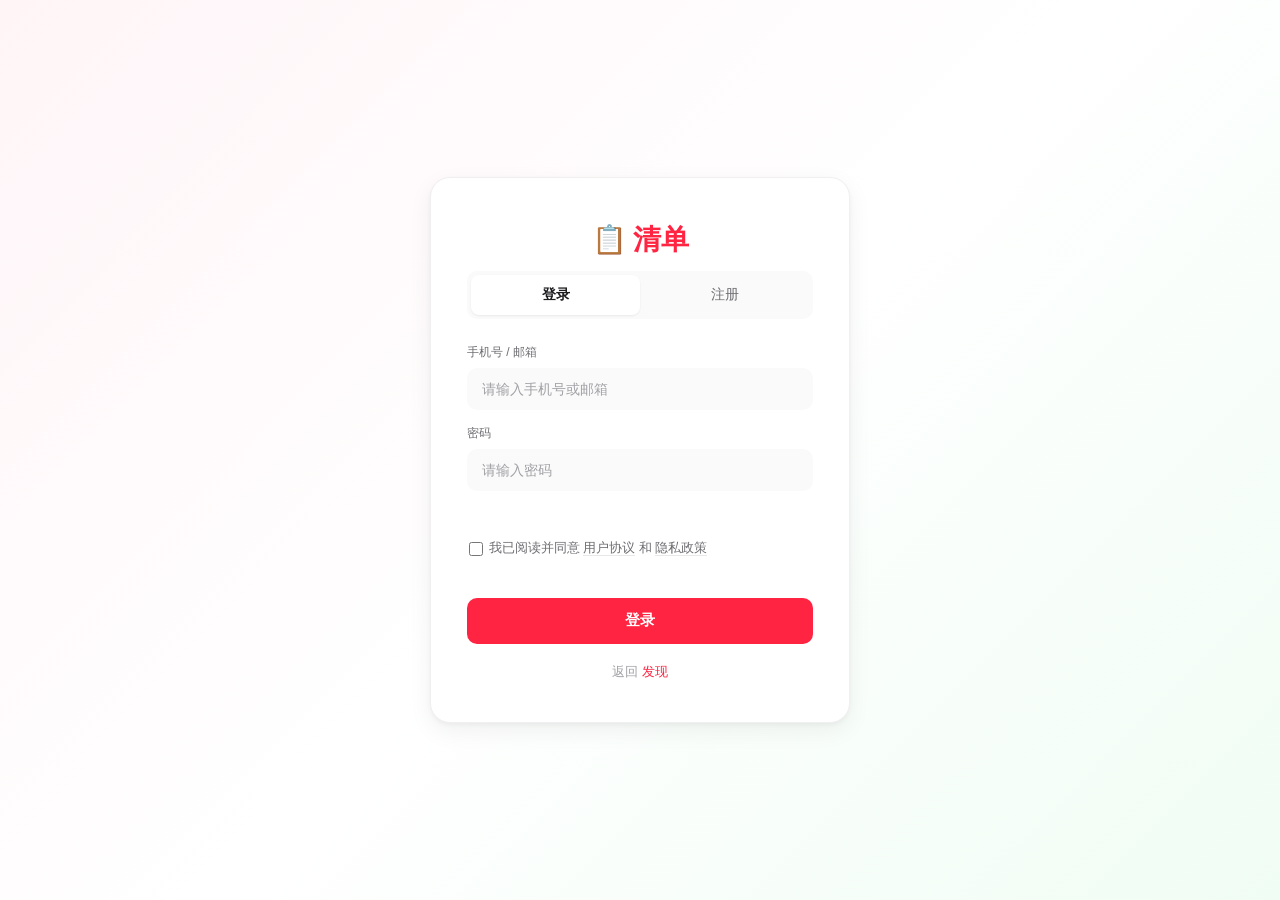
==== commit e73f0589: "fix: logo icon alignment" ====
--- a/me.html
+++ b/me.html
@@ -21,6 +21,23 @@
         <!-- 数据管理 -->
         <div id="profile-extra-actions" class="profile-extra-actions"></div>
 
+        <!-- 换头像弹层（默认隐藏，点"换头像"按钮显示） -->
+        <div id="avatar-picker-mask" class="modal-mask" hidden>
+          <div class="modal-card avatar-picker-card">
+            <div class="modal-header">
+              <h3>选个头像</h3>
+              <button class="modal-close" data-avatar-action="cancel" aria-label="关闭">✕</button>
+            </div>
+            <div class="modal-body">
+              <div id="avatar-grid" class="avatar-grid"></div>
+            </div>
+            <div class="modal-footer">
+              <button class="btn btn-ghost btn-sm" data-avatar-action="cancel">关闭</button>
+              <button class="btn btn-ghost btn-sm" data-avatar-action="random">🎲 随机</button>
+            </div>
+          </div>
+        </div>
+
         <!-- Tab 切换 -->
         <div class="profile-tabs">
           <button class="profile-tab active" data-tab="created">我创建的清单</button>
@@ -131,7 +148,10 @@
       const favLists = getAllLists().filter(l => favIds.includes(l.id));
 
       document.getElementById('profile-section').innerHTML = `
-        <div class="profile-avatar" style="background:${user.avatarColor}">${user.avatar}</div>
+        <div class="profile-avatar" style="background:${user.avatarColor}">
+          <span id="profile-avatar-emoji">${escapeHtml(user.avatar || '我')}</span>
+          <button id="change-avatar-btn" class="profile-avatar-edit" type="button" aria-label="换头像">✎</button>
+        </div>
         <div class="profile-info">
           <div class="profile-name">${escapeHtml(user.name)}</div>
           <div class="profile-bio">${escapeHtml(user.bio || '这个人很懒，什么都没写~')}</div>
@@ -332,6 +352,61 @@
         openEditListModal(editBtn.dataset.editList);
       }
     });
+
+    // ==================== 换头像弹层 ====================
+    const avatarMask = document.getElementById('avatar-picker-mask');
+    const avatarGrid = document.getElementById('avatar-grid');
+
+    function openAvatarPicker() {
+      const cur = getCurrentUser();
+      avatarGrid.innerHTML = AVATAR_EMOJIS.map(e => `
+        <button class="avatar-grid-item ${cur && cur.avatar === e ? 'active' : ''}" data-avatar="${e}" type="button">${e}</button>
+      `).join('');
+      avatarMask.hidden = false;
+    }
+    function closeAvatarPicker() {
+      avatarMask.hidden = true;
+    }
+
+    // 触发按钮（点 profile 头像上小铅笔）
+    document.addEventListener('click', (e) => {
+      if (e.target.closest('#change-avatar-btn')) {
+        e.preventDefault();
+        e.stopPropagation();
+        openAvatarPicker();
+      }
+    });
+
+    // 弹层点击处理（mask / 关闭 / 随机 / 选具体 emoji）
+    avatarMask.addEventListener('click', (e) => {
+      if (e.target === avatarMask) return closeAvatarPicker();
+      const action = e.target.closest('[data-avatar-action]')?.dataset.avatarAction;
+      const pick = e.target.closest('[data-avatar]');
+      if (action === 'cancel') return closeAvatarPicker();
+      if (action === 'random') {
+        const r = pickRandomAvatar();
+        const me = updateMyAvatar(r);
+        if (me.ok) {
+          document.getElementById('profile-avatar-emoji').textContent = me.user.avatar;
+          showToast(`✓ 已换成 ${me.user.avatar}`, 'success');
+          // 刷新弹层高亮
+          avatarGrid.querySelectorAll('.avatar-grid-item').forEach(b => b.classList.toggle('active', b.dataset.avatar === me.user.avatar));
+        }
+        return;
+      }
+      if (pick) {
+        const me = updateMyAvatar(pick.dataset.avatar);
+        if (me.ok) {
+          document.getElementById('profile-avatar-emoji').textContent = me.user.avatar;
+          showToast('✓ 头像已更新', 'success');
+          // 刷新弹层高亮
+          avatarGrid.querySelectorAll('.avatar-grid-item').forEach(b => b.classList.toggle('active', b.dataset.avatar === me.user.avatar));
+          setTimeout(closeAvatarPicker, 400);
+        } else {
+          showToast('更新失败：' + (me.error || '未知错误'), 'error');
+        }
+      }
+    });
   </script>
 </body>
 </html>
--- a/css/style.css
+++ b/css/style.css
@@ -164,10 +164,20 @@
   gap: 6px;
   flex-shrink: 0;
   letter-spacing: -0.5px;
+  line-height: 1;
+  height: 32px;
 }
 
 .logo-icon {
   font-size: 22px;
+  display: inline-flex;
+  align-items: center;
+  justify-content: center;
+  width: 28px;
+  height: 28px;
+  line-height: 1;
+  /* emoji 视觉中心微调（不同系统渲染略有差异） */
+  transform: translateY(-1px);
 }
 
 .nav-links {
@@ -1410,6 +1420,72 @@
   color: var(--text-tertiary);
 }
 
+/* 我的页：头像上的"换"小按钮 */
+.profile-avatar {
+  position: relative;
+}
+.profile-avatar-edit {
+  position: absolute;
+  right: 0;
+  bottom: 0;
+  width: 28px;
+  height: 28px;
+  border-radius: 50%;
+  background: #fff;
+  border: 1.5px solid var(--border-medium);
+  font-size: 13px;
+  color: var(--text-secondary);
+  cursor: pointer;
+  display: flex;
+  align-items: center;
+  justify-content: center;
+  box-shadow: var(--shadow-sm);
+  transition: all 0.15s;
+  font-family: inherit;
+  padding: 0;
+}
+.profile-avatar-edit:hover {
+  color: var(--primary);
+  border-color: var(--primary);
+  transform: scale(1.08);
+}
+
+/* 换头像弹层 · emoji 网格 */
+.avatar-picker-card {
+  max-width: 360px;
+}
+.avatar-grid {
+  display: grid;
+  grid-template-columns: repeat(4, 1fr);
+  gap: 8px;
+  padding: 4px 0;
+}
+.avatar-grid-item {
+  aspect-ratio: 1 / 1;
+  border: 1.5px solid var(--border);
+  border-radius: var(--radius-md);
+  background: var(--bg-soft);
+  font-size: 30px;
+  cursor: pointer;
+  transition: all 0.15s;
+  display: flex;
+  align-items: center;
+  justify-content: center;
+  font-family: inherit;
+  padding: 0;
+  line-height: 1;
+}
+.avatar-grid-item:hover {
+  border-color: var(--primary);
+  background: var(--primary-soft);
+  transform: scale(1.05);
+}
+.avatar-grid-item.active {
+  border-color: var(--primary);
+  background: var(--primary-soft);
+  box-shadow: 0 0 0 2px var(--primary);
+}
+
 .profile-stat-num {
   color: var(--text-primary);
   font-weight: 700;
@@ -1477,15 +1553,28 @@
 }
 
 .empty-state {
+  /* 跨满 grid 整行（不论父容器是 card-grid 还是 card-grid-2col） */
+  grid-column: 1 / -1;
   text-align: center;
   padding: 80px 20px;
   color: var(--text-tertiary);
+  display: flex;
+  flex-direction: column;
+  align-items: center;
 }
 
 .empty-state-icon {
   font-size: 56px;
   margin-bottom: 12px;
   opacity: 0.5;
+  display: flex;
+  align-items: center;
+  justify-content: center;
+  width: 80px;
+  height: 80px;
+  line-height: 1;
+  /* emoji 视觉中心微调 */
+  transform: translateY(-2px);
 }
 
 .empty-state-text {
